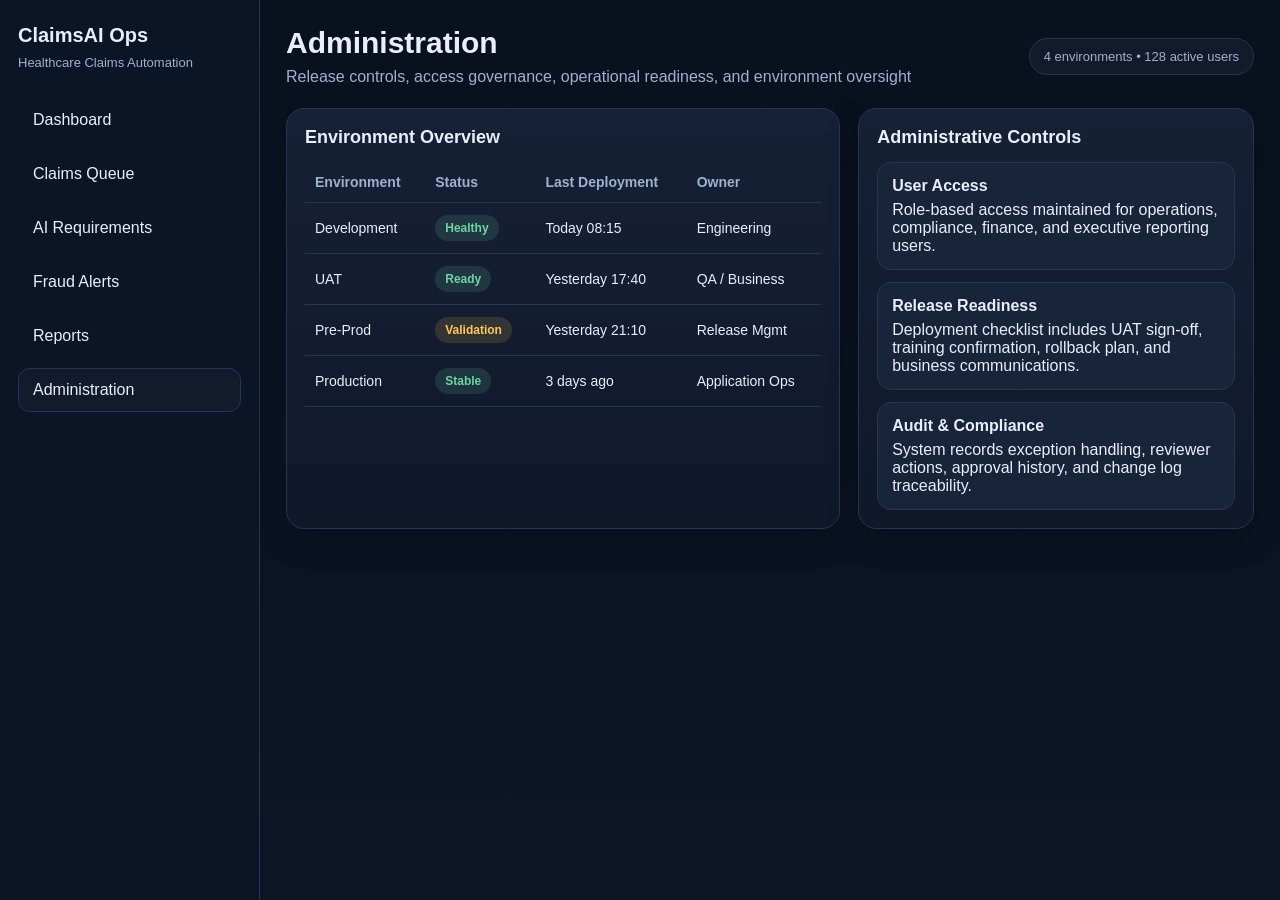
==== administration.html @ ad1fc114 "Add files via upload" ====
<!doctype html>
<html lang="en">
<head>
  <meta charset="UTF-8">
  <meta name="viewport" content="width=device-width, initial-scale=1.0">
  <title>ClaimsAI Ops - Administration</title>
  <link rel="stylesheet" href="styles.css">
</head>
<body>
  <div class="app">
    <aside class="sidebar">
      <div class="brand">ClaimsAI Ops</div>
      <div class="subtitle">Healthcare Claims Automation</div>
      <nav class="nav">
        <a href="index.html">Dashboard</a>
        <a href="claims.html">Claims Queue</a>
        <a href="ai-requirements.html">AI Requirements</a>
        <a href="fraud-alerts.html">Fraud Alerts</a>
        <a href="reports.html">Reports</a>
        <a class="active" href="administration.html">Administration</a>
      </nav>
    </aside>
    <main class="main">
      <div class="topbar">
        <div class="title">
          <h1>Administration</h1>
          <p>Release controls, access governance, operational readiness, and environment oversight</p>
        </div>
        <div class="status">4 environments • 128 active users</div>
      </div>
      <section class="grid two-col">
        <div class="panel">
          <h3 class="section-title">Environment Overview</h3>
          <table>
            <thead><tr><th>Environment</th><th>Status</th><th>Last Deployment</th><th>Owner</th></tr></thead>
            <tbody>
              <tr><td>Development</td><td><span class="pill success">Healthy</span></td><td>Today 08:15</td><td>Engineering</td></tr>
              <tr><td>UAT</td><td><span class="pill success">Ready</span></td><td>Yesterday 17:40</td><td>QA / Business</td></tr>
              <tr><td>Pre-Prod</td><td><span class="pill warn">Validation</span></td><td>Yesterday 21:10</td><td>Release Mgmt</td></tr>
              <tr><td>Production</td><td><span class="pill success">Stable</span></td><td>3 days ago</td><td>Application Ops</td></tr>
            </tbody>
          </table>
        </div>
        <div class="panel">
          <h3 class="section-title">Administrative Controls</h3>
          <div class="action-list">
            <div class="action-item"><strong>User Access</strong>Role-based access maintained for operations, compliance, finance, and executive reporting users.</div>
            <div class="action-item"><strong>Release Readiness</strong>Deployment checklist includes UAT sign-off, training confirmation, rollback plan, and business communications.</div>
            <div class="action-item"><strong>Audit & Compliance</strong>System records exception handling, reviewer actions, approval history, and change log traceability.</div>
          </div>
        </div>
      </section>
    </main>
  </div>
</body>
</html>
---- styles.css ----
:root {
  --bg: #0b1220;
  --panel: #121a2b;
  --panel-2: #18243a;
  --text: #e8eefc;
  --muted: #9fb0d0;
  --accent: #6ea8fe;
  --success: #6dd3a0;
  --warn: #ffc857;
  --danger: #ff7a7a;
  --border: #253554;
  --shadow: 0 10px 30px rgba(0,0,0,.25);
  --radius: 18px;
}

* { box-sizing: border-box; }
html { scroll-behavior: smooth; }

body {
  margin: 0;
  font-family: Inter, Arial, sans-serif;
  background: linear-gradient(180deg, #09111f 0%, #0d1526 100%);
  color: var(--text);
}

.app {
  display: grid;
  grid-template-columns: 260px 1fr;
  min-height: 100vh;
}

.sidebar {
  background: rgba(13, 21, 38, 0.97);
  border-right: 1px solid var(--border);
  padding: 24px 18px;
  position: sticky;
  top: 0;
  height: 100vh;
}

.brand { font-weight: 700; font-size: 20px; margin-bottom: 8px; }
.subtitle { color: var(--muted); font-size: 13px; margin-bottom: 28px; }

.nav a {
  display: block;
  color: var(--text);
  text-decoration: none;
  padding: 12px 14px;
  margin-bottom: 10px;
  border-radius: 12px;
  background: transparent;
  border: 1px solid transparent;
  transition: 0.2s ease;
}

.nav a.active, .nav a:hover {
  background: var(--panel);
  border-color: var(--border);
}

.main { padding: 26px; }

.topbar {
  display: flex;
  justify-content: space-between;
  gap: 20px;
  align-items: center;
  margin-bottom: 22px;
  flex-wrap: wrap;
}

.title h1 { margin: 0; font-size: 30px; }
.title p { margin: 8px 0 0; color: var(--muted); }

.status {
  background: var(--panel);
  border: 1px solid var(--border);
  border-radius: 999px;
  padding: 10px 14px;
  color: var(--muted);
  font-size: 13px;
}

.grid { display: grid; gap: 18px; }
.cards { grid-template-columns: repeat(4, minmax(0, 1fr)); }
.two-col { grid-template-columns: 1.4fr 1fr; margin-top: 18px; }

.panel {
  background: linear-gradient(180deg, rgba(23,34,56,.92), rgba(16,24,42,.96));
  border: 1px solid var(--border);
  border-radius: var(--radius);
  box-shadow: var(--shadow);
  padding: 18px;
}

.card .label { color: var(--muted); font-size: 13px; margin-bottom: 10px; }
.card .value { font-size: 28px; font-weight: 700; }
.trend { margin-top: 8px; font-size: 13px; }
.up { color: var(--success); }
.down { color: var(--danger); }

.section-title { margin: 0 0 14px; font-size: 18px; }
.section-subtitle { color: var(--muted); margin-top: -2px; margin-bottom: 18px; font-size: 14px; }

table {
  width: 100%;
  border-collapse: collapse;
  font-size: 14px;
}

th, td {
  text-align: left;
  padding: 12px 10px;
  border-bottom: 1px solid var(--border);
}

th { color: var(--muted); font-weight: 600; }

.pill {
  display: inline-block;
  padding: 6px 10px;
  border-radius: 999px;
  font-size: 12px;
  font-weight: 600;
}

.pill.success { background: rgba(109,211,160,.14); color: var(--success); }
.pill.warn { background: rgba(255,200,87,.14); color: var(--warn); }
.pill.danger { background: rgba(255,122,122,.14); color: var(--danger); }

.builder-box {
  background: var(--panel-2);
  border: 1px solid var(--border);
  border-radius: 16px;
  padding: 14px;
  margin-bottom: 12px;
}

.builder-box h4 {
  margin: 0 0 8px;
  font-size: 14px;
  color: var(--accent);
}

.builder-box p, .builder-box li {
  color: #d7e1f5;
  font-size: 14px;
  line-height: 1.55;
}

.builder-box ul { margin: 0; padding-left: 18px; }

.kpi-list, .alert-list, .action-list { display: grid; gap: 12px; }

.kpi-item, .alert-item, .action-item {
  background: var(--panel-2);
  border: 1px solid var(--border);
  border-radius: 14px;
  padding: 14px;
}

.kpi-item strong, .alert-item strong, .action-item strong {
  display: block;
  margin-bottom: 6px;
}

.footer-note { margin-top: 16px; color: var(--muted); font-size: 12px; }

.page-links {
  display: flex;
  gap: 12px;
  flex-wrap: wrap;
  margin-top: 10px;
}

.page-links a { color: var(--accent); text-decoration: none; }
.page-links a:hover { text-decoration: underline; }

@media (max-width: 1100px) {
  .cards, .two-col { grid-template-columns: 1fr; }
}

@media (max-width: 900px) {
  .app { grid-template-columns: 1fr; }
  .sidebar { position: relative; height: auto; }
}
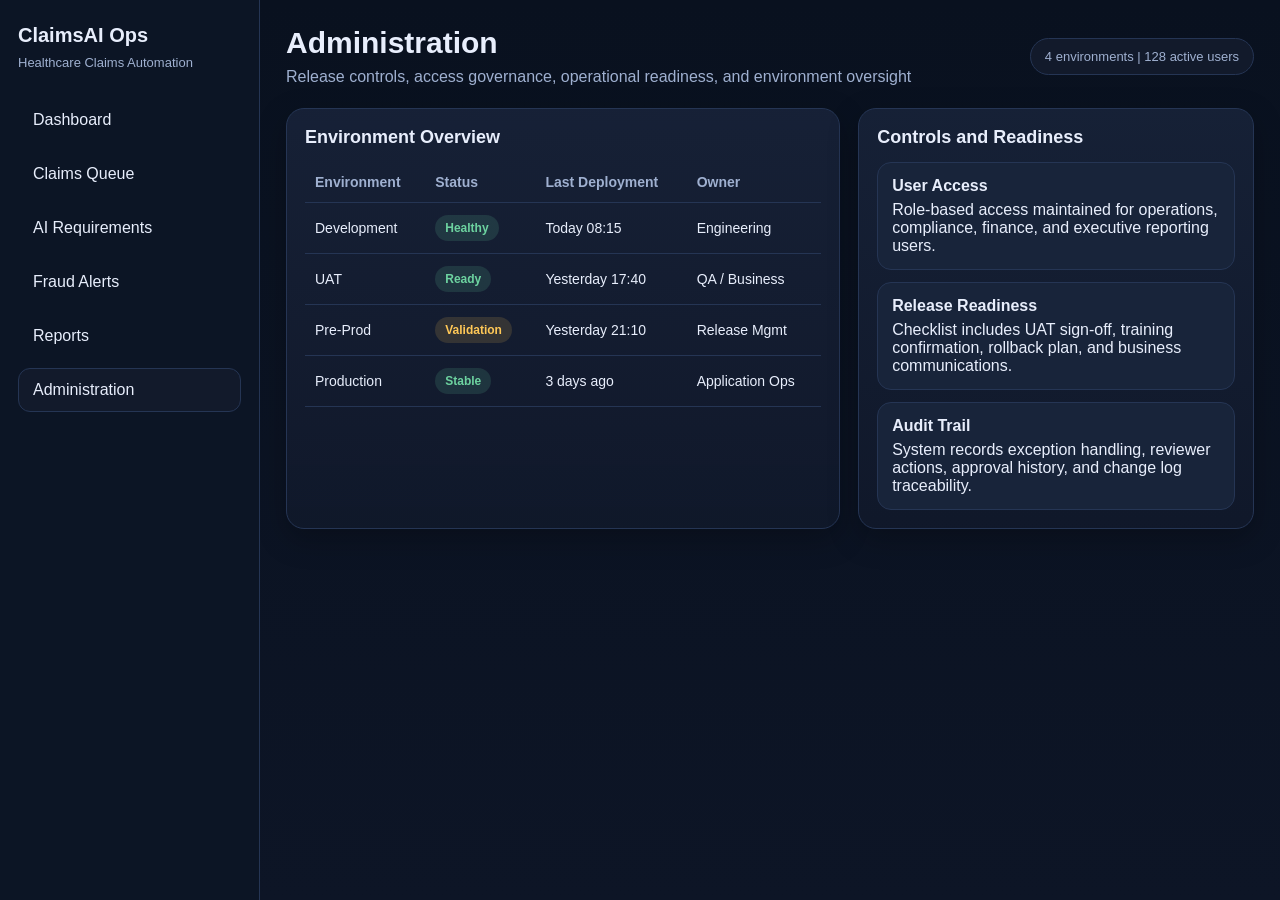
==== commit 716914cd: "Add files via upload" ====
--- a/administration.html
+++ b/administration.html
@@ -1,56 +1 @@
-<!doctype html>
-<html lang="en">
-<head>
-  <meta charset="UTF-8">
-  <meta name="viewport" content="width=device-width, initial-scale=1.0">
-  <title>ClaimsAI Ops - Administration</title>
-  <link rel="stylesheet" href="styles.css">
-</head>
-<body>
-  <div class="app">
-    <aside class="sidebar">
-      <div class="brand">ClaimsAI Ops</div>
-      <div class="subtitle">Healthcare Claims Automation</div>
-      <nav class="nav">
-        <a href="index.html">Dashboard</a>
-        <a href="claims.html">Claims Queue</a>
-        <a href="ai-requirements.html">AI Requirements</a>
-        <a href="fraud-alerts.html">Fraud Alerts</a>
-        <a href="reports.html">Reports</a>
-        <a class="active" href="administration.html">Administration</a>
-      </nav>
-    </aside>
-    <main class="main">
-      <div class="topbar">
-        <div class="title">
-          <h1>Administration</h1>
-          <p>Release controls, access governance, operational readiness, and environment oversight</p>
-        </div>
-        <div class="status">4 environments • 128 active users</div>
-      </div>
-      <section class="grid two-col">
-        <div class="panel">
-          <h3 class="section-title">Environment Overview</h3>
-          <table>
-            <thead><tr><th>Environment</th><th>Status</th><th>Last Deployment</th><th>Owner</th></tr></thead>
-            <tbody>
-              <tr><td>Development</td><td><span class="pill success">Healthy</span></td><td>Today 08:15</td><td>Engineering</td></tr>
-              <tr><td>UAT</td><td><span class="pill success">Ready</span></td><td>Yesterday 17:40</td><td>QA / Business</td></tr>
-              <tr><td>Pre-Prod</td><td><span class="pill warn">Validation</span></td><td>Yesterday 21:10</td><td>Release Mgmt</td></tr>
-              <tr><td>Production</td><td><span class="pill success">Stable</span></td><td>3 days ago</td><td>Application Ops</td></tr>
-            </tbody>
-          </table>
-        </div>
-        <div class="panel">
-          <h3 class="section-title">Administrative Controls</h3>
-          <div class="action-list">
-            <div class="action-item"><strong>User Access</strong>Role-based access maintained for operations, compliance, finance, and executive reporting users.</div>
-            <div class="action-item"><strong>Release Readiness</strong>Deployment checklist includes UAT sign-off, training confirmation, rollback plan, and business communications.</div>
-            <div class="action-item"><strong>Audit & Compliance</strong>System records exception handling, reviewer actions, approval history, and change log traceability.</div>
-          </div>
-        </div>
-      </section>
-    </main>
-  </div>
-</body>
-</html>+<!doctype html><html lang="en"><head><meta charset="UTF-8"><meta name="viewport" content="width=device-width, initial-scale=1.0"><title>Administration</title><link rel="stylesheet" href="styles.css"></head><body><div class="app"><aside class="sidebar"><div class="brand">ClaimsAI Ops</div><div class="subtitle">Healthcare Claims Automation</div><nav class="nav"><a href="index.html">Dashboard</a><a href="claims.html">Claims Queue</a><a href="ai-requirements.html">AI Requirements</a><a href="fraud-alerts.html">Fraud Alerts</a><a href="reports.html">Reports</a><a class="active" href="administration.html">Administration</a></nav></aside><main class="main"><div class="topbar"><div class="title"><h1>Administration</h1><p>Release controls, access governance, operational readiness, and environment oversight</p></div><div class="status">4 environments | 128 active users</div></div><section class="grid two-col"><div class="panel"><h3 class="section-title">Environment Overview</h3><table><thead><tr><th>Environment</th><th>Status</th><th>Last Deployment</th><th>Owner</th></tr></thead><tbody><tr><td>Development</td><td><span class="pill success">Healthy</span></td><td>Today 08:15</td><td>Engineering</td></tr><tr><td>UAT</td><td><span class="pill success">Ready</span></td><td>Yesterday 17:40</td><td>QA / Business</td></tr><tr><td>Pre-Prod</td><td><span class="pill warn">Validation</span></td><td>Yesterday 21:10</td><td>Release Mgmt</td></tr><tr><td>Production</td><td><span class="pill success">Stable</span></td><td>3 days ago</td><td>Application Ops</td></tr></tbody></table></div><div class="panel"><h3 class="section-title">Controls and Readiness</h3><div class="action-list"><div class="action-item"><strong>User Access</strong>Role-based access maintained for operations, compliance, finance, and executive reporting users.</div><div class="action-item"><strong>Release Readiness</strong>Checklist includes UAT sign-off, training confirmation, rollback plan, and business communications.</div><div class="action-item"><strong>Audit Trail</strong>System records exception handling, reviewer actions, approval history, and change log traceability.</div></div></div></section></main></div></body></html>
--- a/styles.css
+++ b/styles.css
@@ -1,186 +1 @@
-:root {
-  --bg: #0b1220;
-  --panel: #121a2b;
-  --panel-2: #18243a;
-  --text: #e8eefc;
-  --muted: #9fb0d0;
-  --accent: #6ea8fe;
-  --success: #6dd3a0;
-  --warn: #ffc857;
-  --danger: #ff7a7a;
-  --border: #253554;
-  --shadow: 0 10px 30px rgba(0,0,0,.25);
-  --radius: 18px;
-}
-
-* { box-sizing: border-box; }
-html { scroll-behavior: smooth; }
-
-body {
-  margin: 0;
-  font-family: Inter, Arial, sans-serif;
-  background: linear-gradient(180deg, #09111f 0%, #0d1526 100%);
-  color: var(--text);
-}
-
-.app {
-  display: grid;
-  grid-template-columns: 260px 1fr;
-  min-height: 100vh;
-}
-
-.sidebar {
-  background: rgba(13, 21, 38, 0.97);
-  border-right: 1px solid var(--border);
-  padding: 24px 18px;
-  position: sticky;
-  top: 0;
-  height: 100vh;
-}
-
-.brand { font-weight: 700; font-size: 20px; margin-bottom: 8px; }
-.subtitle { color: var(--muted); font-size: 13px; margin-bottom: 28px; }
-
-.nav a {
-  display: block;
-  color: var(--text);
-  text-decoration: none;
-  padding: 12px 14px;
-  margin-bottom: 10px;
-  border-radius: 12px;
-  background: transparent;
-  border: 1px solid transparent;
-  transition: 0.2s ease;
-}
-
-.nav a.active, .nav a:hover {
-  background: var(--panel);
-  border-color: var(--border);
-}
-
-.main { padding: 26px; }
-
-.topbar {
-  display: flex;
-  justify-content: space-between;
-  gap: 20px;
-  align-items: center;
-  margin-bottom: 22px;
-  flex-wrap: wrap;
-}
-
-.title h1 { margin: 0; font-size: 30px; }
-.title p { margin: 8px 0 0; color: var(--muted); }
-
-.status {
-  background: var(--panel);
-  border: 1px solid var(--border);
-  border-radius: 999px;
-  padding: 10px 14px;
-  color: var(--muted);
-  font-size: 13px;
-}
-
-.grid { display: grid; gap: 18px; }
-.cards { grid-template-columns: repeat(4, minmax(0, 1fr)); }
-.two-col { grid-template-columns: 1.4fr 1fr; margin-top: 18px; }
-
-.panel {
-  background: linear-gradient(180deg, rgba(23,34,56,.92), rgba(16,24,42,.96));
-  border: 1px solid var(--border);
-  border-radius: var(--radius);
-  box-shadow: var(--shadow);
-  padding: 18px;
-}
-
-.card .label { color: var(--muted); font-size: 13px; margin-bottom: 10px; }
-.card .value { font-size: 28px; font-weight: 700; }
-.trend { margin-top: 8px; font-size: 13px; }
-.up { color: var(--success); }
-.down { color: var(--danger); }
-
-.section-title { margin: 0 0 14px; font-size: 18px; }
-.section-subtitle { color: var(--muted); margin-top: -2px; margin-bottom: 18px; font-size: 14px; }
-
-table {
-  width: 100%;
-  border-collapse: collapse;
-  font-size: 14px;
-}
-
-th, td {
-  text-align: left;
-  padding: 12px 10px;
-  border-bottom: 1px solid var(--border);
-}
-
-th { color: var(--muted); font-weight: 600; }
-
-.pill {
-  display: inline-block;
-  padding: 6px 10px;
-  border-radius: 999px;
-  font-size: 12px;
-  font-weight: 600;
-}
-
-.pill.success { background: rgba(109,211,160,.14); color: var(--success); }
-.pill.warn { background: rgba(255,200,87,.14); color: var(--warn); }
-.pill.danger { background: rgba(255,122,122,.14); color: var(--danger); }
-
-.builder-box {
-  background: var(--panel-2);
-  border: 1px solid var(--border);
-  border-radius: 16px;
-  padding: 14px;
-  margin-bottom: 12px;
-}
-
-.builder-box h4 {
-  margin: 0 0 8px;
-  font-size: 14px;
-  color: var(--accent);
-}
-
-.builder-box p, .builder-box li {
-  color: #d7e1f5;
-  font-size: 14px;
-  line-height: 1.55;
-}
-
-.builder-box ul { margin: 0; padding-left: 18px; }
-
-.kpi-list, .alert-list, .action-list { display: grid; gap: 12px; }
-
-.kpi-item, .alert-item, .action-item {
-  background: var(--panel-2);
-  border: 1px solid var(--border);
-  border-radius: 14px;
-  padding: 14px;
-}
-
-.kpi-item strong, .alert-item strong, .action-item strong {
-  display: block;
-  margin-bottom: 6px;
-}
-
-.footer-note { margin-top: 16px; color: var(--muted); font-size: 12px; }
-
-.page-links {
-  display: flex;
-  gap: 12px;
-  flex-wrap: wrap;
-  margin-top: 10px;
-}
-
-.page-links a { color: var(--accent); text-decoration: none; }
-.page-links a:hover { text-decoration: underline; }
-
-@media (max-width: 1100px) {
-  .cards, .two-col { grid-template-columns: 1fr; }
-}
-
-@media (max-width: 900px) {
-  .app { grid-template-columns: 1fr; }
-  .sidebar { position: relative; height: auto; }
-}
+:root { --bg: #0b1220; --panel: #121a2b; --panel-2: #18243a; --text: #e8eefc; --muted: #9fb0d0; --accent: #6ea8fe; --success: #6dd3a0; --warn: #ffc857; --danger: #ff7a7a; --border: #253554; --shadow: 0 10px 30px rgba(0,0,0,.25); --radius: 18px; } * { box-sizing: border-box; } body { margin: 0; font-family: Inter, Arial, sans-serif; background: linear-gradient(180deg, #09111f 0%, #0d1526 100%); color: var(--text); } .app { display: grid; grid-template-columns: 260px 1fr; min-height: 100vh; } .sidebar { background: rgba(13, 21, 38, 0.97); border-right: 1px solid var(--border); padding: 24px 18px; position: sticky; top: 0; height: 100vh; } .brand { font-weight: 700; font-size: 20px; margin-bottom: 8px; } .subtitle { color: var(--muted); font-size: 13px; margin-bottom: 28px; } .nav a { display:block; color:var(--text); text-decoration:none; padding:12px 14px; margin-bottom:10px; border-radius:12px; border:1px solid transparent; transition:.2s ease; } .nav a.active,.nav a:hover { background:var(--panel); border-color:var(--border); } .main { padding: 26px; } .topbar { display:flex; justify-content:space-between; gap:20px; align-items:center; margin-bottom:22px; flex-wrap:wrap; } .title h1 { margin:0; font-size:30px; } .title p { margin:8px 0 0; color:var(--muted); } .status { background:var(--panel); border:1px solid var(--border); border-radius:999px; padding:10px 14px; color:var(--muted); font-size:13px; } .grid { display:grid; gap:18px; } .cards { grid-template-columns: repeat(4, minmax(0, 1fr)); } .two-col { grid-template-columns: 1.4fr 1fr; } .panel { background: linear-gradient(180deg, rgba(23,34,56,.92), rgba(16,24,42,.96)); border:1px solid var(--border); border-radius:var(--radius); box-shadow:var(--shadow); padding:18px; } .card .label { color:var(--muted); font-size:13px; margin-bottom:10px; } .card .value { font-size:28px; font-weight:700; } .trend { margin-top:8px; font-size:13px; } .up { color:var(--success); } .down { color:var(--danger); } .section-title { margin:0 0 14px; font-size:18px; } .section-subtitle { color:var(--muted); margin-top:-2px; margin-bottom:18px; font-size:14px; } .kpi-list,.alert-list,.action-list { display:grid; gap:12px; } .kpi-item,.alert-item,.action-item,.builder-box { background:var(--panel-2); border:1px solid var(--border); border-radius:14px; padding:14px; } .kpi-item strong,.alert-item strong,.action-item strong,.builder-box h4 { display:block; margin-bottom:6px; } .builder-box h4 { color:var(--accent); margin-top:0; } .footer-note, .image-caption { color:var(--muted); font-size:13px; margin-top:8px; } .page-links { display:flex; gap:12px; flex-wrap:wrap; margin-top:10px; } .page-links a, .download-link { color:var(--accent); text-decoration:none; } .page-links a:hover, .download-link:hover { text-decoration:underline; } table { width:100%; border-collapse:collapse; font-size:14px; } th,td { text-align:left; padding:12px 10px; border-bottom:1px solid var(--border); } th { color:var(--muted); font-weight:600; } .pill { display:inline-block; padding:6px 10px; border-radius:999px; font-size:12px; font-weight:600; } .pill.success { background:rgba(109,211,160,.14); color:var(--success); } .pill.warn { background:rgba(255,200,87,.14); color:var(--warn); } .pill.danger { background:rgba(255,122,122,.14); color:var(--danger); } .portfolio-image { width:100%; border-radius:16px; border:1px solid var(--border); box-shadow:var(--shadow); margin-top:12px; background:#0f1727; } .hero-actions { display:flex; gap:14px; flex-wrap:wrap; margin-top:16px; } .button-link { display:inline-block; padding:10px 14px; border-radius:12px; text-decoration:none; border:1px solid var(--border); background:var(--panel-2); color:var(--text); } .button-link.primary { background:#17365e; border-color:#2a4f84; } @media (max-width: 1100px) { .cards,.two-col { grid-template-columns:1fr; } } @media (max-width: 900px) { .app { grid-template-columns:1fr; } .sidebar { position:relative; height:auto; } }
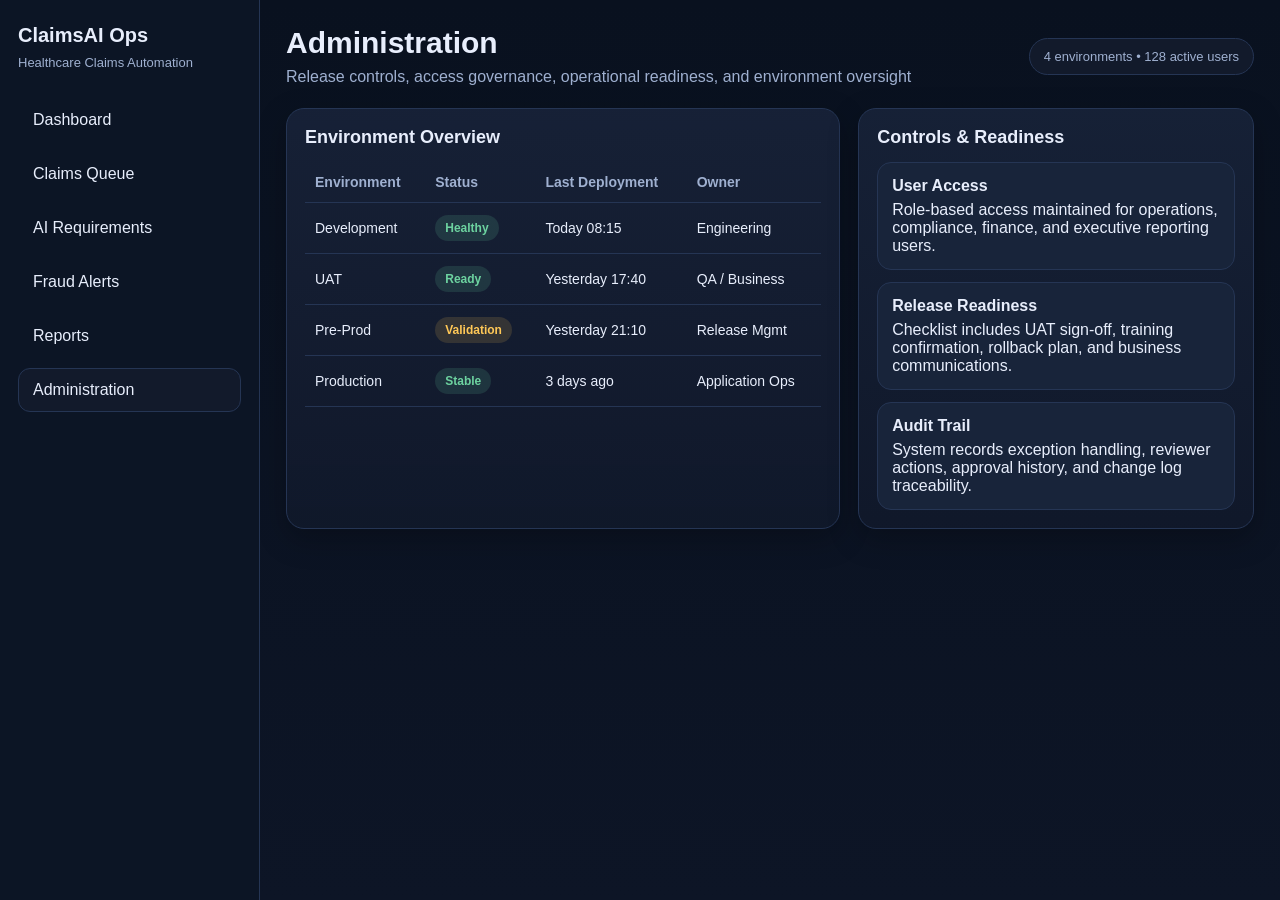
==== commit c44d1f03: "Add files via upload" ====
--- a/administration.html
+++ b/administration.html
@@ -1 +1,48 @@
-<!doctype html><html lang="en"><head><meta charset="UTF-8"><meta name="viewport" content="width=device-width, initial-scale=1.0"><title>Administration</title><link rel="stylesheet" href="styles.css"></head><body><div class="app"><aside class="sidebar"><div class="brand">ClaimsAI Ops</div><div class="subtitle">Healthcare Claims Automation</div><nav class="nav"><a href="index.html">Dashboard</a><a href="claims.html">Claims Queue</a><a href="ai-requirements.html">AI Requirements</a><a href="fraud-alerts.html">Fraud Alerts</a><a href="reports.html">Reports</a><a class="active" href="administration.html">Administration</a></nav></aside><main class="main"><div class="topbar"><div class="title"><h1>Administration</h1><p>Release controls, access governance, operational readiness, and environment oversight</p></div><div class="status">4 environments | 128 active users</div></div><section class="grid two-col"><div class="panel"><h3 class="section-title">Environment Overview</h3><table><thead><tr><th>Environment</th><th>Status</th><th>Last Deployment</th><th>Owner</th></tr></thead><tbody><tr><td>Development</td><td><span class="pill success">Healthy</span></td><td>Today 08:15</td><td>Engineering</td></tr><tr><td>UAT</td><td><span class="pill success">Ready</span></td><td>Yesterday 17:40</td><td>QA / Business</td></tr><tr><td>Pre-Prod</td><td><span class="pill warn">Validation</span></td><td>Yesterday 21:10</td><td>Release Mgmt</td></tr><tr><td>Production</td><td><span class="pill success">Stable</span></td><td>3 days ago</td><td>Application Ops</td></tr></tbody></table></div><div class="panel"><h3 class="section-title">Controls and Readiness</h3><div class="action-list"><div class="action-item"><strong>User Access</strong>Role-based access maintained for operations, compliance, finance, and executive reporting users.</div><div class="action-item"><strong>Release Readiness</strong>Checklist includes UAT sign-off, training confirmation, rollback plan, and business communications.</div><div class="action-item"><strong>Audit Trail</strong>System records exception handling, reviewer actions, approval history, and change log traceability.</div></div></div></section></main></div></body></html>+<!doctype html>
+<html lang="en">
+<head>
+  <meta charset="UTF-8">
+  <meta name="viewport" content="width=device-width, initial-scale=1.0">
+  <title>Administration</title>
+  <link rel="stylesheet" href="styles.css">
+</head>
+<body>
+  <div class="app">
+    <aside class="sidebar">
+      <div class="brand">ClaimsAI Ops</div>
+      <div class="subtitle">Healthcare Claims Automation</div>
+      <nav class="nav"><a href="index.html">Dashboard</a><a href="claims.html">Claims Queue</a><a href="ai-requirements.html">AI Requirements</a><a href="fraud-alerts.html">Fraud Alerts</a><a href="reports.html">Reports</a><a class="active" href="administration.html">Administration</a></nav>
+    </aside>
+    <main class="main">
+      <div class="topbar">
+        <div class="title"><h1>Administration</h1><p>Release controls, access governance, operational readiness, and environment oversight</p></div>
+        <div class="status">4 environments • 128 active users</div>
+      </div>
+      
+<section class="grid two-col">
+  <div class="panel">
+    <h3 class="section-title">Environment Overview</h3>
+    <table>
+      <thead><tr><th>Environment</th><th>Status</th><th>Last Deployment</th><th>Owner</th></tr></thead>
+      <tbody>
+        <tr><td>Development</td><td><span class="pill success">Healthy</span></td><td>Today 08:15</td><td>Engineering</td></tr>
+        <tr><td>UAT</td><td><span class="pill success">Ready</span></td><td>Yesterday 17:40</td><td>QA / Business</td></tr>
+        <tr><td>Pre-Prod</td><td><span class="pill warn">Validation</span></td><td>Yesterday 21:10</td><td>Release Mgmt</td></tr>
+        <tr><td>Production</td><td><span class="pill success">Stable</span></td><td>3 days ago</td><td>Application Ops</td></tr>
+      </tbody>
+    </table>
+  </div>
+  <div class="panel">
+    <h3 class="section-title">Controls & Readiness</h3>
+    <div class="action-list">
+      <div class="action-item"><strong>User Access</strong>Role-based access maintained for operations, compliance, finance, and executive reporting users.</div>
+      <div class="action-item"><strong>Release Readiness</strong>Checklist includes UAT sign-off, training confirmation, rollback plan, and business communications.</div>
+      <div class="action-item"><strong>Audit Trail</strong>System records exception handling, reviewer actions, approval history, and change log traceability.</div>
+    </div>
+  </div>
+</section>
+
+    </main>
+  </div>
+</body>
+</html>
--- a/styles.css
+++ b/styles.css
@@ -1 +1,59 @@
-:root { --bg: #0b1220; --panel: #121a2b; --panel-2: #18243a; --text: #e8eefc; --muted: #9fb0d0; --accent: #6ea8fe; --success: #6dd3a0; --warn: #ffc857; --danger: #ff7a7a; --border: #253554; --shadow: 0 10px 30px rgba(0,0,0,.25); --radius: 18px; } * { box-sizing: border-box; } body { margin: 0; font-family: Inter, Arial, sans-serif; background: linear-gradient(180deg, #09111f 0%, #0d1526 100%); color: var(--text); } .app { display: grid; grid-template-columns: 260px 1fr; min-height: 100vh; } .sidebar { background: rgba(13, 21, 38, 0.97); border-right: 1px solid var(--border); padding: 24px 18px; position: sticky; top: 0; height: 100vh; } .brand { font-weight: 700; font-size: 20px; margin-bottom: 8px; } .subtitle { color: var(--muted); font-size: 13px; margin-bottom: 28px; } .nav a { display:block; color:var(--text); text-decoration:none; padding:12px 14px; margin-bottom:10px; border-radius:12px; border:1px solid transparent; transition:.2s ease; } .nav a.active,.nav a:hover { background:var(--panel); border-color:var(--border); } .main { padding: 26px; } .topbar { display:flex; justify-content:space-between; gap:20px; align-items:center; margin-bottom:22px; flex-wrap:wrap; } .title h1 { margin:0; font-size:30px; } .title p { margin:8px 0 0; color:var(--muted); } .status { background:var(--panel); border:1px solid var(--border); border-radius:999px; padding:10px 14px; color:var(--muted); font-size:13px; } .grid { display:grid; gap:18px; } .cards { grid-template-columns: repeat(4, minmax(0, 1fr)); } .two-col { grid-template-columns: 1.4fr 1fr; } .panel { background: linear-gradient(180deg, rgba(23,34,56,.92), rgba(16,24,42,.96)); border:1px solid var(--border); border-radius:var(--radius); box-shadow:var(--shadow); padding:18px; } .card .label { color:var(--muted); font-size:13px; margin-bottom:10px; } .card .value { font-size:28px; font-weight:700; } .trend { margin-top:8px; font-size:13px; } .up { color:var(--success); } .down { color:var(--danger); } .section-title { margin:0 0 14px; font-size:18px; } .section-subtitle { color:var(--muted); margin-top:-2px; margin-bottom:18px; font-size:14px; } .kpi-list,.alert-list,.action-list { display:grid; gap:12px; } .kpi-item,.alert-item,.action-item,.builder-box { background:var(--panel-2); border:1px solid var(--border); border-radius:14px; padding:14px; } .kpi-item strong,.alert-item strong,.action-item strong,.builder-box h4 { display:block; margin-bottom:6px; } .builder-box h4 { color:var(--accent); margin-top:0; } .footer-note, .image-caption { color:var(--muted); font-size:13px; margin-top:8px; } .page-links { display:flex; gap:12px; flex-wrap:wrap; margin-top:10px; } .page-links a, .download-link { color:var(--accent); text-decoration:none; } .page-links a:hover, .download-link:hover { text-decoration:underline; } table { width:100%; border-collapse:collapse; font-size:14px; } th,td { text-align:left; padding:12px 10px; border-bottom:1px solid var(--border); } th { color:var(--muted); font-weight:600; } .pill { display:inline-block; padding:6px 10px; border-radius:999px; font-size:12px; font-weight:600; } .pill.success { background:rgba(109,211,160,.14); color:var(--success); } .pill.warn { background:rgba(255,200,87,.14); color:var(--warn); } .pill.danger { background:rgba(255,122,122,.14); color:var(--danger); } .portfolio-image { width:100%; border-radius:16px; border:1px solid var(--border); box-shadow:var(--shadow); margin-top:12px; background:#0f1727; } .hero-actions { display:flex; gap:14px; flex-wrap:wrap; margin-top:16px; } .button-link { display:inline-block; padding:10px 14px; border-radius:12px; text-decoration:none; border:1px solid var(--border); background:var(--panel-2); color:var(--text); } .button-link.primary { background:#17365e; border-color:#2a4f84; } @media (max-width: 1100px) { .cards,.two-col { grid-template-columns:1fr; } } @media (max-width: 900px) { .app { grid-template-columns:1fr; } .sidebar { position:relative; height:auto; } }+
+:root {
+  --bg: #0b1220;
+  --panel: #121a2b;
+  --panel-2: #18243a;
+  --text: #e8eefc;
+  --muted: #9fb0d0;
+  --accent: #6ea8fe;
+  --success: #6dd3a0;
+  --warn: #ffc857;
+  --danger: #ff7a7a;
+  --border: #253554;
+  --shadow: 0 10px 30px rgba(0,0,0,.25);
+  --radius: 18px;
+}
+* { box-sizing: border-box; }
+body { margin: 0; font-family: Inter, Arial, sans-serif; background: linear-gradient(180deg, #09111f 0%, #0d1526 100%); color: var(--text); }
+.app { display: grid; grid-template-columns: 260px 1fr; min-height: 100vh; }
+.sidebar { background: rgba(13, 21, 38, 0.97); border-right: 1px solid var(--border); padding: 24px 18px; position: sticky; top: 0; height: 100vh; }
+.brand { font-weight: 700; font-size: 20px; margin-bottom: 8px; }
+.subtitle { color: var(--muted); font-size: 13px; margin-bottom: 28px; }
+.nav a { display:block; color:var(--text); text-decoration:none; padding:12px 14px; margin-bottom:10px; border-radius:12px; border:1px solid transparent; transition:.2s ease; }
+.nav a.active,.nav a:hover { background:var(--panel); border-color:var(--border); }
+.main { padding: 26px; }
+.topbar { display:flex; justify-content:space-between; gap:20px; align-items:center; margin-bottom:22px; flex-wrap:wrap; }
+.title h1 { margin:0; font-size:30px; }
+.title p { margin:8px 0 0; color:var(--muted); }
+.status { background:var(--panel); border:1px solid var(--border); border-radius:999px; padding:10px 14px; color:var(--muted); font-size:13px; }
+.grid { display:grid; gap:18px; }
+.cards { grid-template-columns: repeat(4, minmax(0, 1fr)); }
+.two-col { grid-template-columns: 1.4fr 1fr; }
+.panel { background: linear-gradient(180deg, rgba(23,34,56,.92), rgba(16,24,42,.96)); border:1px solid var(--border); border-radius:var(--radius); box-shadow:var(--shadow); padding:18px; }
+.card .label { color:var(--muted); font-size:13px; margin-bottom:10px; }
+.card .value { font-size:28px; font-weight:700; }
+.trend { margin-top:8px; font-size:13px; }
+.up { color:var(--success); } .down { color:var(--danger); }
+.section-title { margin:0 0 14px; font-size:18px; }
+.section-subtitle { color:var(--muted); margin-top:-2px; margin-bottom:18px; font-size:14px; }
+.kpi-list,.alert-list,.action-list { display:grid; gap:12px; }
+.kpi-item,.alert-item,.action-item,.builder-box { background:var(--panel-2); border:1px solid var(--border); border-radius:14px; padding:14px; }
+.kpi-item strong,.alert-item strong,.action-item strong,.builder-box h4 { display:block; margin-bottom:6px; }
+.builder-box h4 { color:var(--accent); margin-top:0; }
+.footer-note, .image-caption { color:var(--muted); font-size:13px; margin-top:8px; }
+.page-links { display:flex; gap:12px; flex-wrap:wrap; margin-top:10px; }
+.page-links a, .download-link { color:var(--accent); text-decoration:none; }
+.page-links a:hover, .download-link:hover { text-decoration:underline; }
+table { width:100%; border-collapse:collapse; font-size:14px; }
+th,td { text-align:left; padding:12px 10px; border-bottom:1px solid var(--border); }
+th { color:var(--muted); font-weight:600; }
+.pill { display:inline-block; padding:6px 10px; border-radius:999px; font-size:12px; font-weight:600; }
+.pill.success { background:rgba(109,211,160,.14); color:var(--success); }
+.pill.warn { background:rgba(255,200,87,.14); color:var(--warn); }
+.pill.danger { background:rgba(255,122,122,.14); color:var(--danger); }
+.portfolio-image { width:100%; border-radius:16px; border:1px solid var(--border); box-shadow:var(--shadow); margin-top:12px; background:#0f1727; }
+.hero-actions { display:flex; gap:14px; flex-wrap:wrap; margin-top:16px; }
+.button-link { display:inline-block; padding:10px 14px; border-radius:12px; text-decoration:none; border:1px solid var(--border); background:var(--panel-2); color:var(--text); }
+.button-link.primary { background:#17365e; border-color:#2a4f84; }
+@media (max-width: 1100px) { .cards,.two-col { grid-template-columns:1fr; } }
+@media (max-width: 900px) { .app { grid-template-columns:1fr; } .sidebar { position:relative; height:auto; } }
